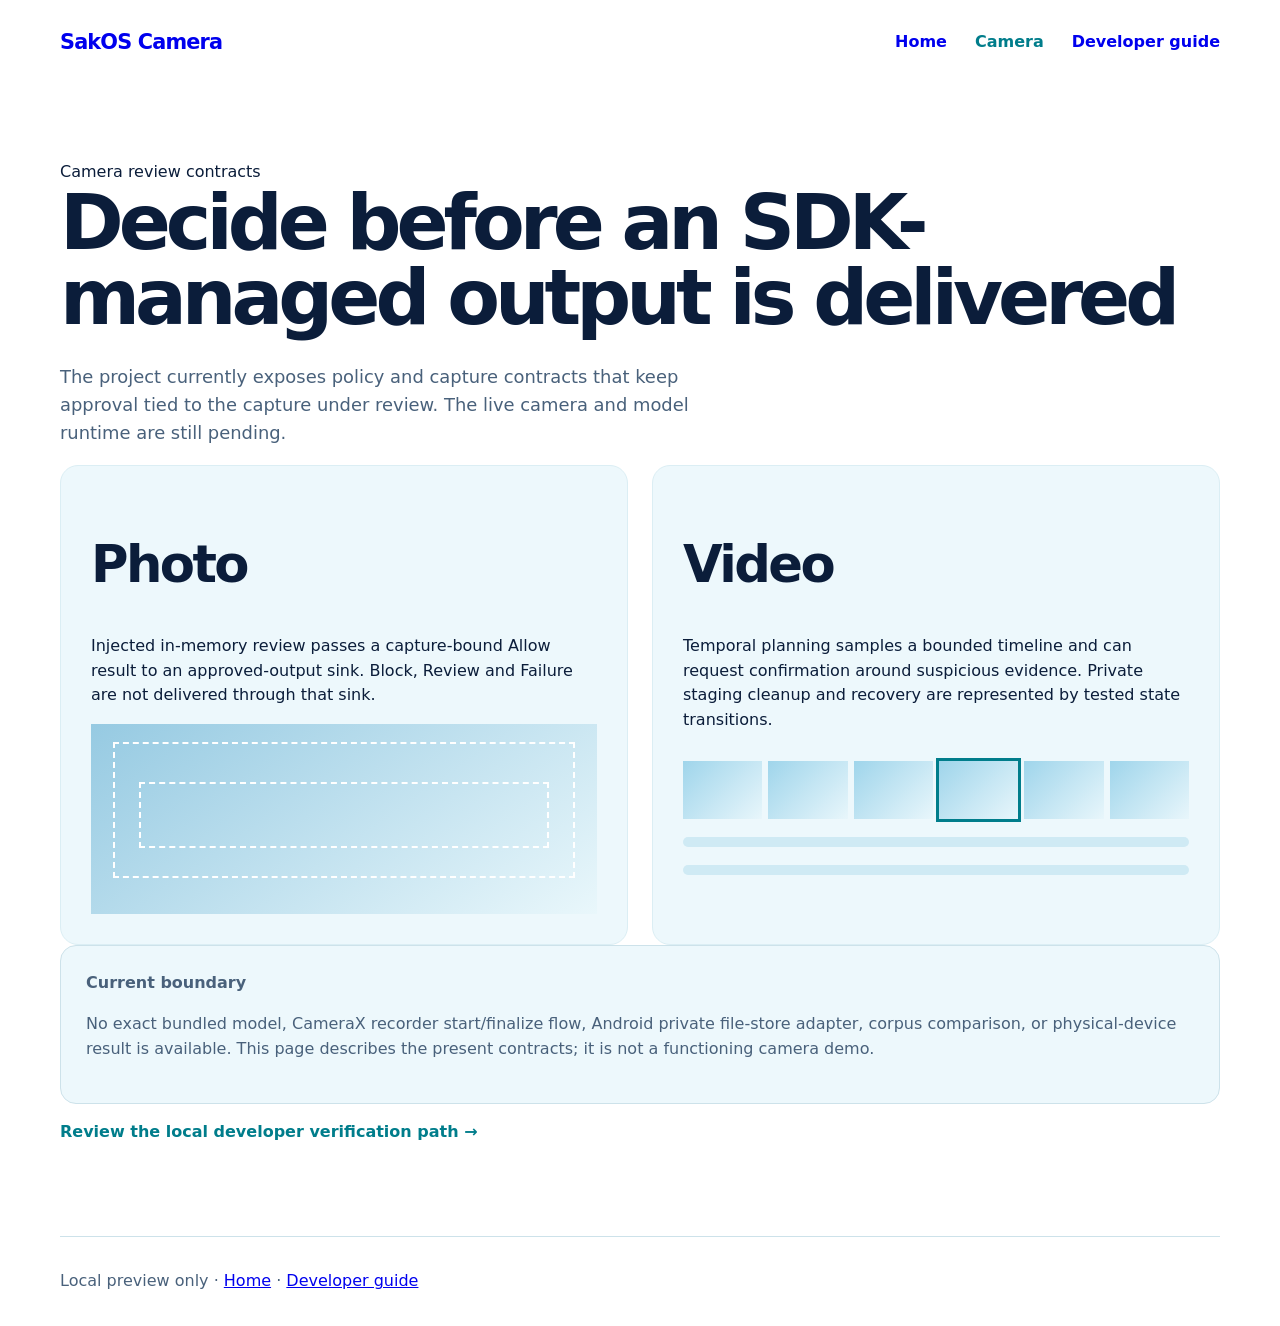
==== website/camera/index.html @ 1d8032be "feat: add local camera website preview" ====
<!doctype html>
<html lang="en"><head><meta charset="utf-8"><meta name="viewport" content="width=device-width,initial-scale=1"><title>Camera overview · SakOS Camera</title><link rel="stylesheet" href="../assets/site.css"></head><body>
<a class="skip" href="#main">Skip to content</a><header class="shell site-header"><a class="brand" href="../">SakOS Camera</a><nav class="nav" aria-label="Primary navigation"><a href="../">Home</a><a aria-current="page" href="./">Camera</a><a href="../docs/camera/">Developer guide</a></nav></header>
<main id="main" class="shell page"><div class="eyebrow">Camera review contracts</div><h1>Decide before an SDK-managed output is delivered</h1><p class="lede">The project currently exposes policy and capture contracts that keep approval tied to the capture under review. The live camera and model runtime are still pending.</p><div class="cards detail-cards"><article class="card"><h2>Photo</h2><p>Injected in-memory review passes a capture-bound Allow result to an approved-output sink. Block, Review and Failure are not delivered through that sink.</p><div class="crop" aria-label="Abstract photo review crop illustration"><i></i><i></i></div></article><article class="card"><h2>Video</h2><p>Temporal planning samples a bounded timeline and can request confirmation around suspicious evidence. Private staging cleanup and recovery are represented by tested state transitions.</p><div class="timeline" aria-label="Abstract video review timeline"><div class="frames"><i></i><i></i><i></i><i></i><i></i><i></i></div><div class="track"></div><div class="track"></div></div></article></div><section class="notice"><strong>Current boundary</strong><p>No exact bundled model, CameraX recorder start/finalize flow, Android private file-store adapter, corpus comparison, or physical-device result is available. This page describes the present contracts; it is not a functioning camera demo.</p></section><p><a class="link" href="../docs/camera/">Review the local developer verification path →</a></p></main><footer class="shell site-footer">Local preview only · <a href="../">Home</a> · <a href="../docs/camera/">Developer guide</a></footer></body></html>
---- website/assets/site.css ----
:root{--ink:#0b1d3a;--teal:#007d8b;--sky:#edf8fc;--line:#cde2ea;--muted:#49617b;font-family:Inter,system-ui,sans-serif;color:var(--ink);background:#fff}*{box-sizing:border-box}body{margin:0;line-height:1.55}.shell{width:min(1160px,calc(100% - 48px));margin:auto}a:focus-visible,button:focus-visible{outline:3px solid var(--teal);outline-offset:4px}.skip{position:absolute;left:-999px}.skip:focus{left:12px;top:12px;background:var(--ink);color:#fff;padding:8px;z-index:5}.site-header{height:84px;display:flex;align-items:center;justify-content:space-between}.brand{font-size:1.3rem;font-weight:800;letter-spacing:-.04em;text-decoration:none}.nav{display:flex;gap:28px}.nav a{text-decoration:none;font-weight:650}.nav a[aria-current=page],.nav a:hover,.link{color:var(--teal)}.hero{padding:76px 0 88px;display:grid;grid-template-columns:1.03fr .97fr;gap:56px;align-items:center}h1{font-size:clamp(3rem,6vw,5.5rem);letter-spacing:-.065em;line-height:.98;margin:0 0 28px}h2{font-size:clamp(2rem,4vw,3.35rem);letter-spacing:-.05em;line-height:1.04}.lede,.copy{color:var(--muted);font-size:1.12rem;max-width:650px}.link{font-weight:800;text-decoration:none}.diagram{min-height:350px;display:grid;grid-template-columns:1fr .15fr 1fr;align-items:center;gap:12px}.phone{height:330px;width:172px;border:8px solid var(--ink);border-radius:29px;margin:auto;background:linear-gradient(160deg,#9ad3eb,#eef9fd 48%,#72aec7 49%,#d6eff8);position:relative;box-shadow:0 18px 45px #0b1d3a22}.phone:after{content:"";position:absolute;inset:76px 24px 96px;border:2px solid #fff}.arrow{text-align:center;color:var(--teal);font-size:2rem}.review{padding:26px 15px;border:1px solid var(--line);border-radius:18px;background:var(--sky);font-weight:750;text-align:center}.band{background:#f8fcfe;padding:88px 0}.cards{display:grid;grid-template-columns:repeat(2,1fr);gap:24px}.card{background:var(--sky);padding:30px;border:1px solid #dbeef4;border-radius:18px}.crop{height:190px;background:linear-gradient(145deg,#96cae2,#e9f7fb);position:relative}.crop i{position:absolute;border:2px dashed #fff}.crop i:first-child{inset:18px 22px 36px}.crop i:last-child{inset:58px 48px 66px}.timeline{margin-top:28px;display:grid;gap:18px}.frames{display:flex;gap:6px}.frames i{height:58px;flex:1;background:linear-gradient(135deg,#9fd5eb,#e8f6fb)}.frames i:nth-child(4){outline:3px solid var(--teal)}.track{height:10px;background:#cfeaf4;border-radius:10px}.developer{padding:96px 0;display:grid;grid-template-columns:1.05fr .95fr;gap:46px;align-items:center}.code{background:var(--ink);color:#effaff;padding:24px;border-radius:13px;overflow:auto}.status,.notice{background:var(--sky);border:1px solid var(--line);padding:25px;border-radius:16px;color:var(--muted)}.page{padding:76px 0}.content{max-width:800px;padding:18px 0 90px}.content p,.content li{color:var(--muted)}.site-footer{padding:32px 0;color:var(--muted);border-top:1px solid var(--line)}@media(max-width:700px){.shell{width:min(100% - 32px,640px)}.site-header{height:70px}.nav{gap:14px;font-size:.85rem}.hero,.developer{grid-template-columns:1fr;gap:32px;padding:54px 0 62px}.diagram{transform:scale(.9);margin-bottom:-25px}.cards{grid-template-columns:1fr}.band{padding:62px 0}}

@media(max-width:700px){
  .site-header{display:grid;height:auto;justify-content:stretch;gap:10px;padding:18px 0}
  .brand{white-space:nowrap}
  .nav{justify-content:space-between;gap:12px;font-size:.88rem}
  .page{padding:54px 0}
  .page h1{font-size:clamp(2.6rem,13vw,3.5rem)}
}
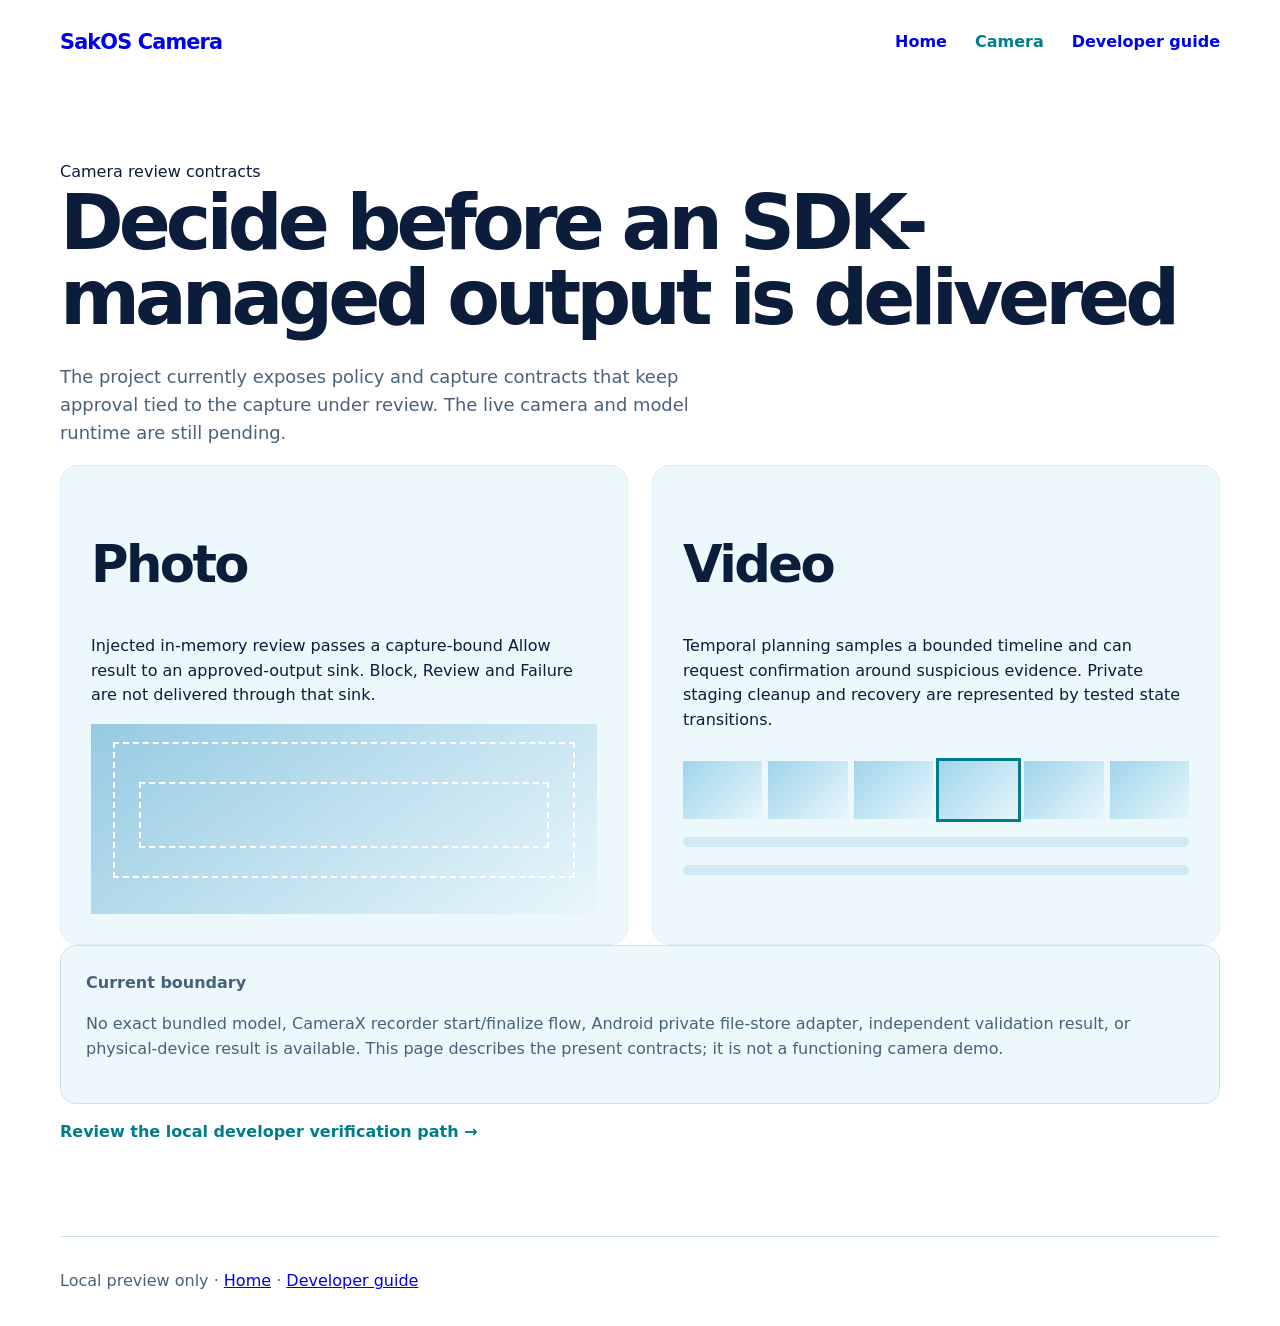
==== commit 2fe804b3: "feat: add authorized OpenNSFW2 runtime" ====
--- a/website/camera/index.html
+++ b/website/camera/index.html
@@ -1,4 +1,4 @@
 <!doctype html>
 <html lang="en"><head><meta charset="utf-8"><meta name="viewport" content="width=device-width,initial-scale=1"><title>Camera overview · SakOS Camera</title><link rel="stylesheet" href="../assets/site.css"></head><body>
 <a class="skip" href="#main">Skip to content</a><header class="shell site-header"><a class="brand" href="../">SakOS Camera</a><nav class="nav" aria-label="Primary navigation"><a href="../">Home</a><a aria-current="page" href="./">Camera</a><a href="../docs/camera/">Developer guide</a></nav></header>
-<main id="main" class="shell page"><div class="eyebrow">Camera review contracts</div><h1>Decide before an SDK-managed output is delivered</h1><p class="lede">The project currently exposes policy and capture contracts that keep approval tied to the capture under review. The live camera and model runtime are still pending.</p><div class="cards detail-cards"><article class="card"><h2>Photo</h2><p>Injected in-memory review passes a capture-bound Allow result to an approved-output sink. Block, Review and Failure are not delivered through that sink.</p><div class="crop" aria-label="Abstract photo review crop illustration"><i></i><i></i></div></article><article class="card"><h2>Video</h2><p>Temporal planning samples a bounded timeline and can request confirmation around suspicious evidence. Private staging cleanup and recovery are represented by tested state transitions.</p><div class="timeline" aria-label="Abstract video review timeline"><div class="frames"><i></i><i></i><i></i><i></i><i></i><i></i></div><div class="track"></div><div class="track"></div></div></article></div><section class="notice"><strong>Current boundary</strong><p>No exact bundled model, CameraX recorder start/finalize flow, Android private file-store adapter, corpus comparison, or physical-device result is available. This page describes the present contracts; it is not a functioning camera demo.</p></section><p><a class="link" href="../docs/camera/">Review the local developer verification path →</a></p></main><footer class="shell site-footer">Local preview only · <a href="../">Home</a> · <a href="../docs/camera/">Developer guide</a></footer></body></html>
+<main id="main" class="shell page"><div class="eyebrow">Camera review contracts</div><h1>Decide before an SDK-managed output is delivered</h1><p class="lede">The project currently exposes policy and capture contracts that keep approval tied to the capture under review. The live camera and model runtime are still pending.</p><div class="cards detail-cards"><article class="card"><h2>Photo</h2><p>Injected in-memory review passes a capture-bound Allow result to an approved-output sink. Block, Review and Failure are not delivered through that sink.</p><div class="crop" aria-label="Abstract photo review crop illustration"><i></i><i></i></div></article><article class="card"><h2>Video</h2><p>Temporal planning samples a bounded timeline and can request confirmation around suspicious evidence. Private staging cleanup and recovery are represented by tested state transitions.</p><div class="timeline" aria-label="Abstract video review timeline"><div class="frames"><i></i><i></i><i></i><i></i><i></i><i></i></div><div class="track"></div><div class="track"></div></div></article></div><section class="notice"><strong>Current boundary</strong><p>No exact bundled model, CameraX recorder start/finalize flow, Android private file-store adapter, independent validation result, or physical-device result is available. This page describes the present contracts; it is not a functioning camera demo.</p></section><p><a class="link" href="../docs/camera/">Review the local developer verification path →</a></p></main><footer class="shell site-footer">Local preview only · <a href="../">Home</a> · <a href="../docs/camera/">Developer guide</a></footer></body></html>
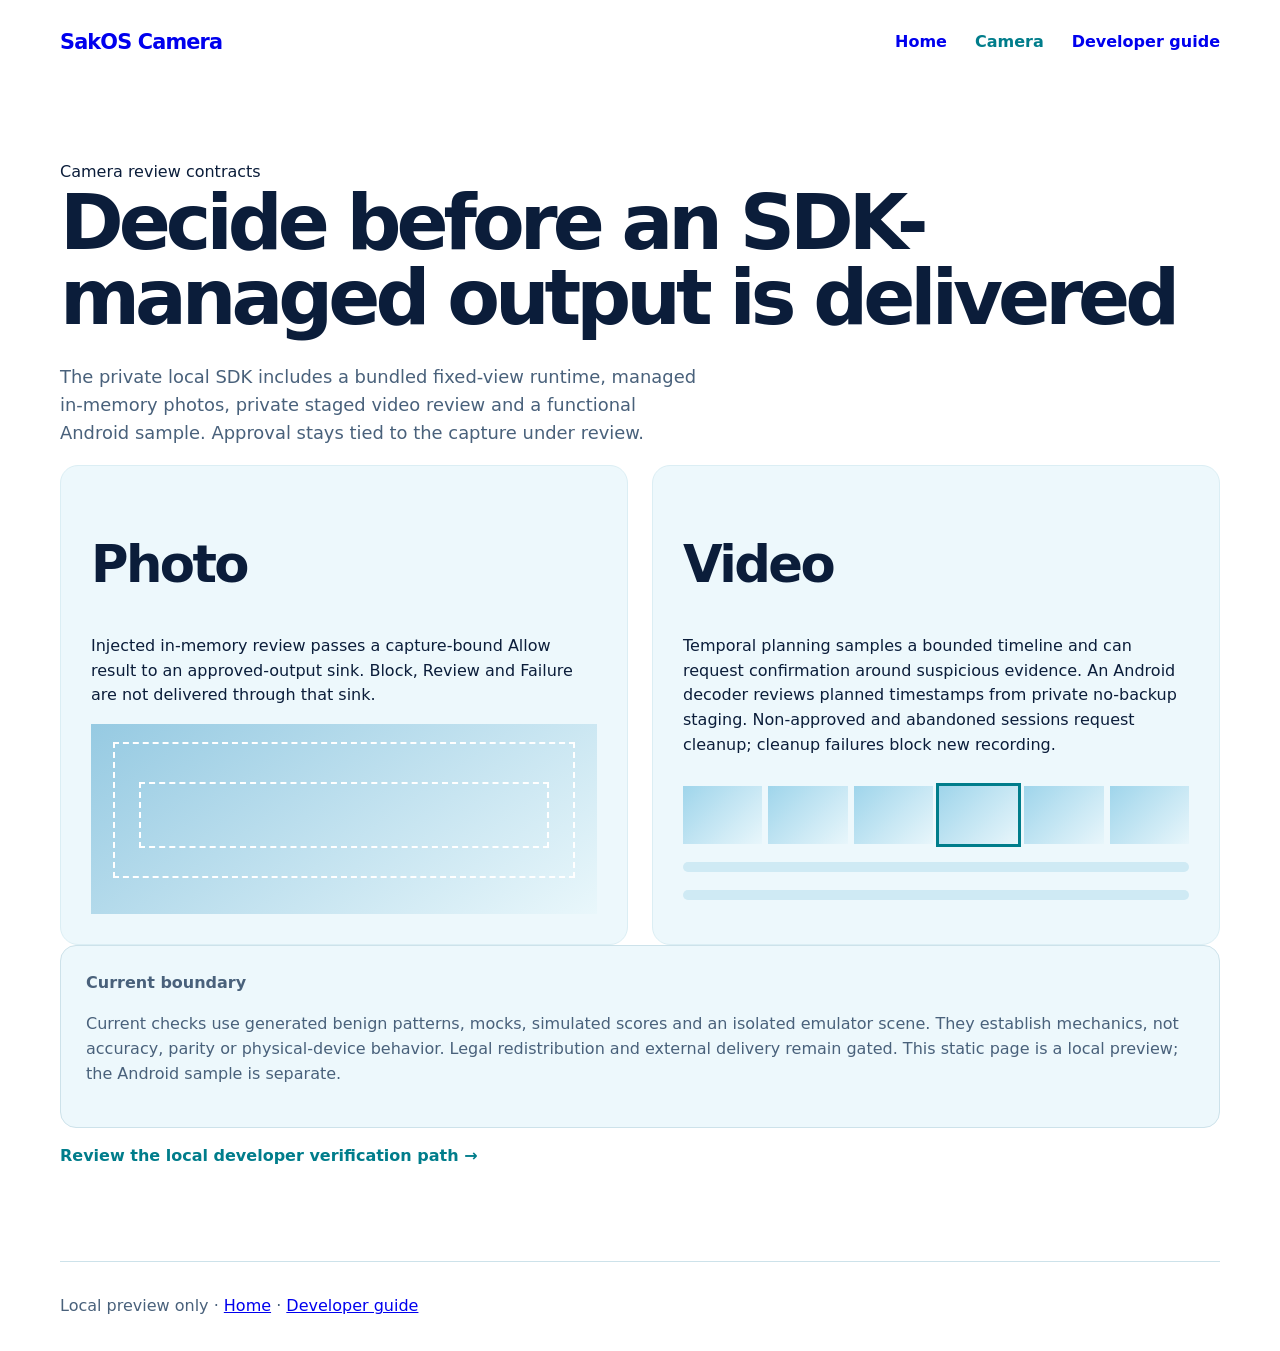
==== commit 07f38731: "docs: reconcile private candidate claims and synthetic evidence" ====
--- a/website/camera/index.html
+++ b/website/camera/index.html
@@ -1,4 +1,4 @@
 <!doctype html>
 <html lang="en"><head><meta charset="utf-8"><meta name="viewport" content="width=device-width,initial-scale=1"><title>Camera overview · SakOS Camera</title><link rel="stylesheet" href="../assets/site.css"></head><body>
 <a class="skip" href="#main">Skip to content</a><header class="shell site-header"><a class="brand" href="../">SakOS Camera</a><nav class="nav" aria-label="Primary navigation"><a href="../">Home</a><a aria-current="page" href="./">Camera</a><a href="../docs/camera/">Developer guide</a></nav></header>
-<main id="main" class="shell page"><div class="eyebrow">Camera review contracts</div><h1>Decide before an SDK-managed output is delivered</h1><p class="lede">The project currently exposes policy and capture contracts that keep approval tied to the capture under review. The live camera and model runtime are still pending.</p><div class="cards detail-cards"><article class="card"><h2>Photo</h2><p>Injected in-memory review passes a capture-bound Allow result to an approved-output sink. Block, Review and Failure are not delivered through that sink.</p><div class="crop" aria-label="Abstract photo review crop illustration"><i></i><i></i></div></article><article class="card"><h2>Video</h2><p>Temporal planning samples a bounded timeline and can request confirmation around suspicious evidence. Private staging cleanup and recovery are represented by tested state transitions.</p><div class="timeline" aria-label="Abstract video review timeline"><div class="frames"><i></i><i></i><i></i><i></i><i></i><i></i></div><div class="track"></div><div class="track"></div></div></article></div><section class="notice"><strong>Current boundary</strong><p>No exact bundled model, CameraX recorder start/finalize flow, Android private file-store adapter, independent validation result, or physical-device result is available. This page describes the present contracts; it is not a functioning camera demo.</p></section><p><a class="link" href="../docs/camera/">Review the local developer verification path →</a></p></main><footer class="shell site-footer">Local preview only · <a href="../">Home</a> · <a href="../docs/camera/">Developer guide</a></footer></body></html>
+<main id="main" class="shell page"><div class="eyebrow">Camera review contracts</div><h1>Decide before an SDK-managed output is delivered</h1><p class="lede">The private local SDK includes a bundled fixed-view runtime, managed in-memory photos, private staged video review and a functional Android sample. Approval stays tied to the capture under review.</p><div class="cards detail-cards"><article class="card"><h2>Photo</h2><p>Injected in-memory review passes a capture-bound Allow result to an approved-output sink. Block, Review and Failure are not delivered through that sink.</p><div class="crop" aria-label="Abstract photo review crop illustration"><i></i><i></i></div></article><article class="card"><h2>Video</h2><p>Temporal planning samples a bounded timeline and can request confirmation around suspicious evidence. An Android decoder reviews planned timestamps from private no-backup staging. Non-approved and abandoned sessions request cleanup; cleanup failures block new recording.</p><div class="timeline" aria-label="Abstract video review timeline"><div class="frames"><i></i><i></i><i></i><i></i><i></i><i></i></div><div class="track"></div><div class="track"></div></div></article></div><section class="notice"><strong>Current boundary</strong><p>Current checks use generated benign patterns, mocks, simulated scores and an isolated emulator scene. They establish mechanics, not accuracy, parity or physical-device behavior. Legal redistribution and external delivery remain gated. This static page is a local preview; the Android sample is separate.</p></section><p><a class="link" href="../docs/camera/">Review the local developer verification path →</a></p></main><footer class="shell site-footer">Local preview only · <a href="../">Home</a> · <a href="../docs/camera/">Developer guide</a></footer></body></html>
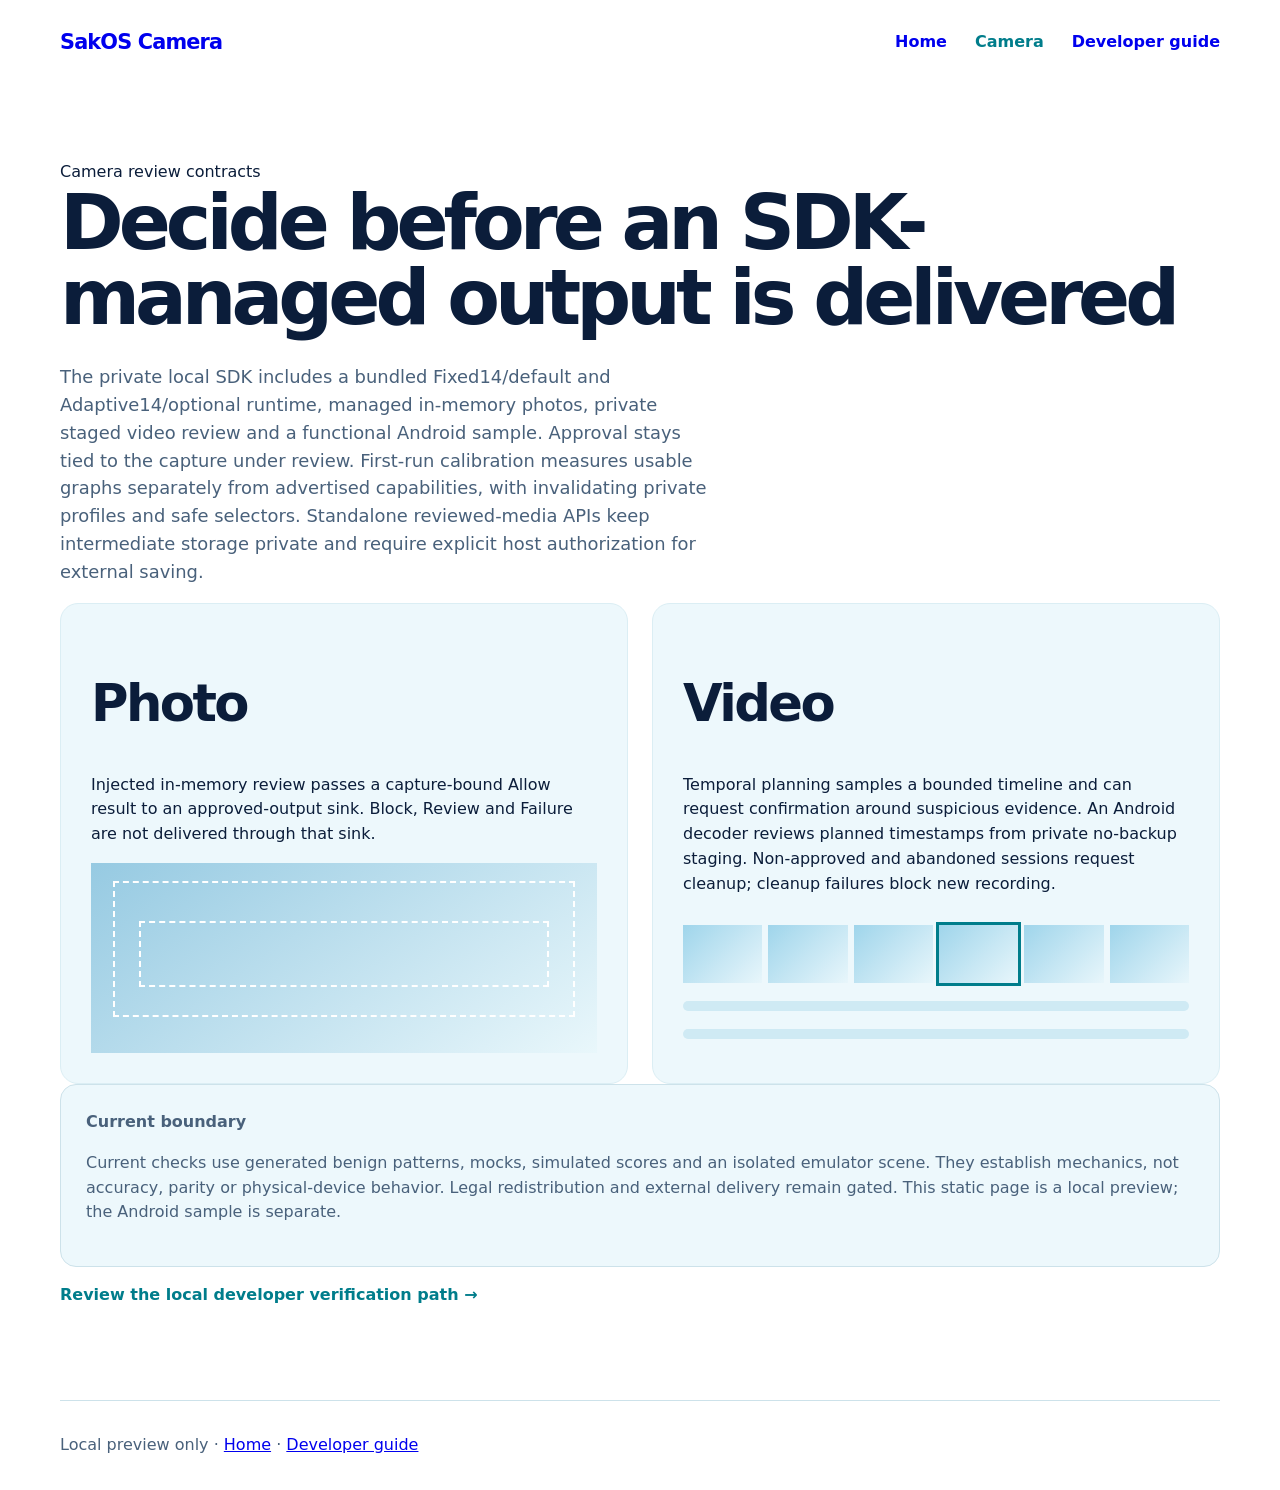
==== commit ab8a535c: "docs: reconcile expanded SDK tooling and candidate verification" ====
--- a/website/camera/index.html
+++ b/website/camera/index.html
@@ -1,4 +1,4 @@
 <!doctype html>
 <html lang="en"><head><meta charset="utf-8"><meta name="viewport" content="width=device-width,initial-scale=1"><title>Camera overview · SakOS Camera</title><link rel="stylesheet" href="../assets/site.css"></head><body>
 <a class="skip" href="#main">Skip to content</a><header class="shell site-header"><a class="brand" href="../">SakOS Camera</a><nav class="nav" aria-label="Primary navigation"><a href="../">Home</a><a aria-current="page" href="./">Camera</a><a href="../docs/camera/">Developer guide</a></nav></header>
-<main id="main" class="shell page"><div class="eyebrow">Camera review contracts</div><h1>Decide before an SDK-managed output is delivered</h1><p class="lede">The private local SDK includes a bundled fixed-view runtime, managed in-memory photos, private staged video review and a functional Android sample. Approval stays tied to the capture under review.</p><div class="cards detail-cards"><article class="card"><h2>Photo</h2><p>Injected in-memory review passes a capture-bound Allow result to an approved-output sink. Block, Review and Failure are not delivered through that sink.</p><div class="crop" aria-label="Abstract photo review crop illustration"><i></i><i></i></div></article><article class="card"><h2>Video</h2><p>Temporal planning samples a bounded timeline and can request confirmation around suspicious evidence. An Android decoder reviews planned timestamps from private no-backup staging. Non-approved and abandoned sessions request cleanup; cleanup failures block new recording.</p><div class="timeline" aria-label="Abstract video review timeline"><div class="frames"><i></i><i></i><i></i><i></i><i></i><i></i></div><div class="track"></div><div class="track"></div></div></article></div><section class="notice"><strong>Current boundary</strong><p>Current checks use generated benign patterns, mocks, simulated scores and an isolated emulator scene. They establish mechanics, not accuracy, parity or physical-device behavior. Legal redistribution and external delivery remain gated. This static page is a local preview; the Android sample is separate.</p></section><p><a class="link" href="../docs/camera/">Review the local developer verification path →</a></p></main><footer class="shell site-footer">Local preview only · <a href="../">Home</a> · <a href="../docs/camera/">Developer guide</a></footer></body></html>
+<main id="main" class="shell page"><div class="eyebrow">Camera review contracts</div><h1>Decide before an SDK-managed output is delivered</h1><p class="lede">The private local SDK includes a bundled Fixed14/default and Adaptive14/optional runtime, managed in-memory photos, private staged video review and a functional Android sample. Approval stays tied to the capture under review. First-run calibration measures usable graphs separately from advertised capabilities, with invalidating private profiles and safe selectors. Standalone reviewed-media APIs keep intermediate storage private and require explicit host authorization for external saving.</p><div class="cards detail-cards"><article class="card"><h2>Photo</h2><p>Injected in-memory review passes a capture-bound Allow result to an approved-output sink. Block, Review and Failure are not delivered through that sink.</p><div class="crop" aria-label="Abstract photo review crop illustration"><i></i><i></i></div></article><article class="card"><h2>Video</h2><p>Temporal planning samples a bounded timeline and can request confirmation around suspicious evidence. An Android decoder reviews planned timestamps from private no-backup staging. Non-approved and abandoned sessions request cleanup; cleanup failures block new recording.</p><div class="timeline" aria-label="Abstract video review timeline"><div class="frames"><i></i><i></i><i></i><i></i><i></i><i></i></div><div class="track"></div><div class="track"></div></div></article></div><section class="notice"><strong>Current boundary</strong><p>Current checks use generated benign patterns, mocks, simulated scores and an isolated emulator scene. They establish mechanics, not accuracy, parity or physical-device behavior. Legal redistribution and external delivery remain gated. This static page is a local preview; the Android sample is separate.</p></section><p><a class="link" href="../docs/camera/">Review the local developer verification path →</a></p></main><footer class="shell site-footer">Local preview only · <a href="../">Home</a> · <a href="../docs/camera/">Developer guide</a></footer></body></html>
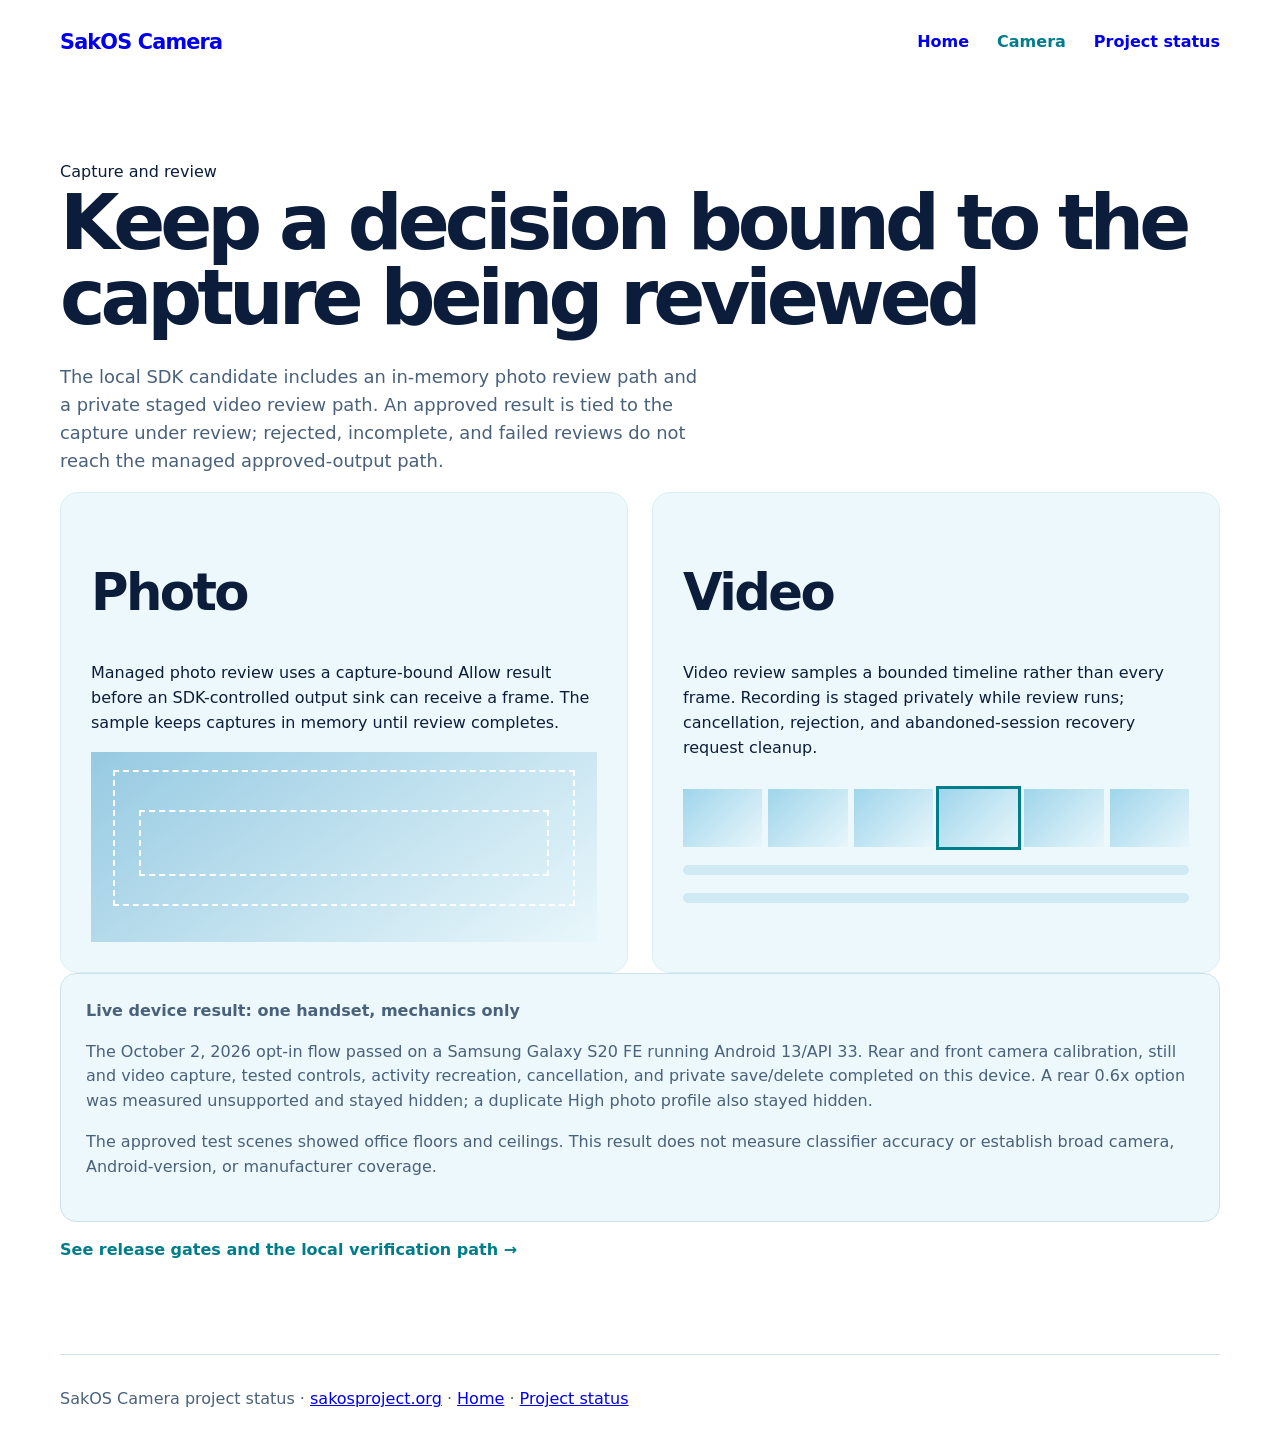
==== commit 386a6d7f: "docs: refresh camera status and Pages target" ====
--- a/website/camera/index.html
+++ b/website/camera/index.html
@@ -1,4 +1,51 @@
 <!doctype html>
-<html lang="en"><head><meta charset="utf-8"><meta name="viewport" content="width=device-width,initial-scale=1"><title>Camera overview · SakOS Camera</title><link rel="stylesheet" href="../assets/site.css"></head><body>
-<a class="skip" href="#main">Skip to content</a><header class="shell site-header"><a class="brand" href="../">SakOS Camera</a><nav class="nav" aria-label="Primary navigation"><a href="../">Home</a><a aria-current="page" href="./">Camera</a><a href="../docs/camera/">Developer guide</a></nav></header>
-<main id="main" class="shell page"><div class="eyebrow">Camera review contracts</div><h1>Decide before an SDK-managed output is delivered</h1><p class="lede">The private local SDK includes a bundled Fixed14/default and Adaptive14/optional runtime, managed in-memory photos, private staged video review and a functional Android sample. Approval stays tied to the capture under review. First-run calibration measures usable graphs separately from advertised capabilities, with invalidating private profiles and safe selectors. Standalone reviewed-media APIs keep intermediate storage private and require explicit host authorization for external saving.</p><div class="cards detail-cards"><article class="card"><h2>Photo</h2><p>Injected in-memory review passes a capture-bound Allow result to an approved-output sink. Block, Review and Failure are not delivered through that sink.</p><div class="crop" aria-label="Abstract photo review crop illustration"><i></i><i></i></div></article><article class="card"><h2>Video</h2><p>Temporal planning samples a bounded timeline and can request confirmation around suspicious evidence. An Android decoder reviews planned timestamps from private no-backup staging. Non-approved and abandoned sessions request cleanup; cleanup failures block new recording.</p><div class="timeline" aria-label="Abstract video review timeline"><div class="frames"><i></i><i></i><i></i><i></i><i></i><i></i></div><div class="track"></div><div class="track"></div></div></article></div><section class="notice"><strong>Current boundary</strong><p>Current checks use generated benign patterns, mocks, simulated scores and an isolated emulator scene. They establish mechanics, not accuracy, parity or physical-device behavior. Legal redistribution and external delivery remain gated. This static page is a local preview; the Android sample is separate.</p></section><p><a class="link" href="../docs/camera/">Review the local developer verification path →</a></p></main><footer class="shell site-footer">Local preview only · <a href="../">Home</a> · <a href="../docs/camera/">Developer guide</a></footer></body></html>
+<html lang="en">
+<head>
+  <meta charset="utf-8">
+  <meta name="viewport" content="width=device-width, initial-scale=1">
+  <meta name="description" content="Camera capture behavior and the limits of current SakOS Camera SDK verification.">
+  <link rel="canonical" href="https://sakosproject.org/camera/">
+  <title>Camera overview | SakOS Camera</title>
+  <link rel="stylesheet" href="../assets/site.css">
+</head>
+<body>
+  <a class="skip" href="#main">Skip to content</a>
+  <header class="shell site-header">
+    <a class="brand" href="../">SakOS Camera</a>
+    <nav class="nav" aria-label="Primary navigation">
+      <a href="../">Home</a>
+      <a aria-current="page" href="./">Camera</a>
+      <a href="../docs/camera/">Project status</a>
+    </nav>
+  </header>
+
+  <main id="main" class="shell page">
+    <div class="eyebrow">Capture and review</div>
+    <h1>Keep a decision bound to the capture being reviewed</h1>
+    <p class="lede">The local SDK candidate includes an in-memory photo review path and a private staged video review path. An approved result is tied to the capture under review; rejected, incomplete, and failed reviews do not reach the managed approved-output path.</p>
+
+    <div class="cards detail-cards">
+      <article class="card">
+        <h2>Photo</h2>
+        <p>Managed photo review uses a capture-bound Allow result before an SDK-controlled output sink can receive a frame. The sample keeps captures in memory until review completes.</p>
+        <div class="crop" aria-label="Abstract photo review illustration"><i></i><i></i></div>
+      </article>
+      <article class="card">
+        <h2>Video</h2>
+        <p>Video review samples a bounded timeline rather than every frame. Recording is staged privately while review runs; cancellation, rejection, and abandoned-session recovery request cleanup.</p>
+        <div class="timeline" aria-label="Abstract video review timeline"><div class="frames"><i></i><i></i><i></i><i></i><i></i><i></i></div><div class="track"></div><div class="track"></div></div>
+      </article>
+    </div>
+
+    <section class="notice">
+      <strong>Live device result: one handset, mechanics only</strong>
+      <p>The October 2, 2026 opt-in flow passed on a Samsung Galaxy S20 FE running Android 13/API 33. Rear and front camera calibration, still and video capture, tested controls, activity recreation, cancellation, and private save/delete completed on this device. A rear 0.6x option was measured unsupported and stayed hidden; a duplicate High photo profile also stayed hidden.</p>
+      <p>The approved test scenes showed office floors and ceilings. This result does not measure classifier accuracy or establish broad camera, Android-version, or manufacturer coverage.</p>
+    </section>
+
+    <p><a class="link" href="../docs/camera/">See release gates and the local verification path &rarr;</a></p>
+  </main>
+
+  <footer class="shell site-footer">SakOS Camera project status · <a href="https://sakosproject.org/">sakosproject.org</a> · <a href="../">Home</a> · <a href="../docs/camera/">Project status</a></footer>
+</body>
+</html>
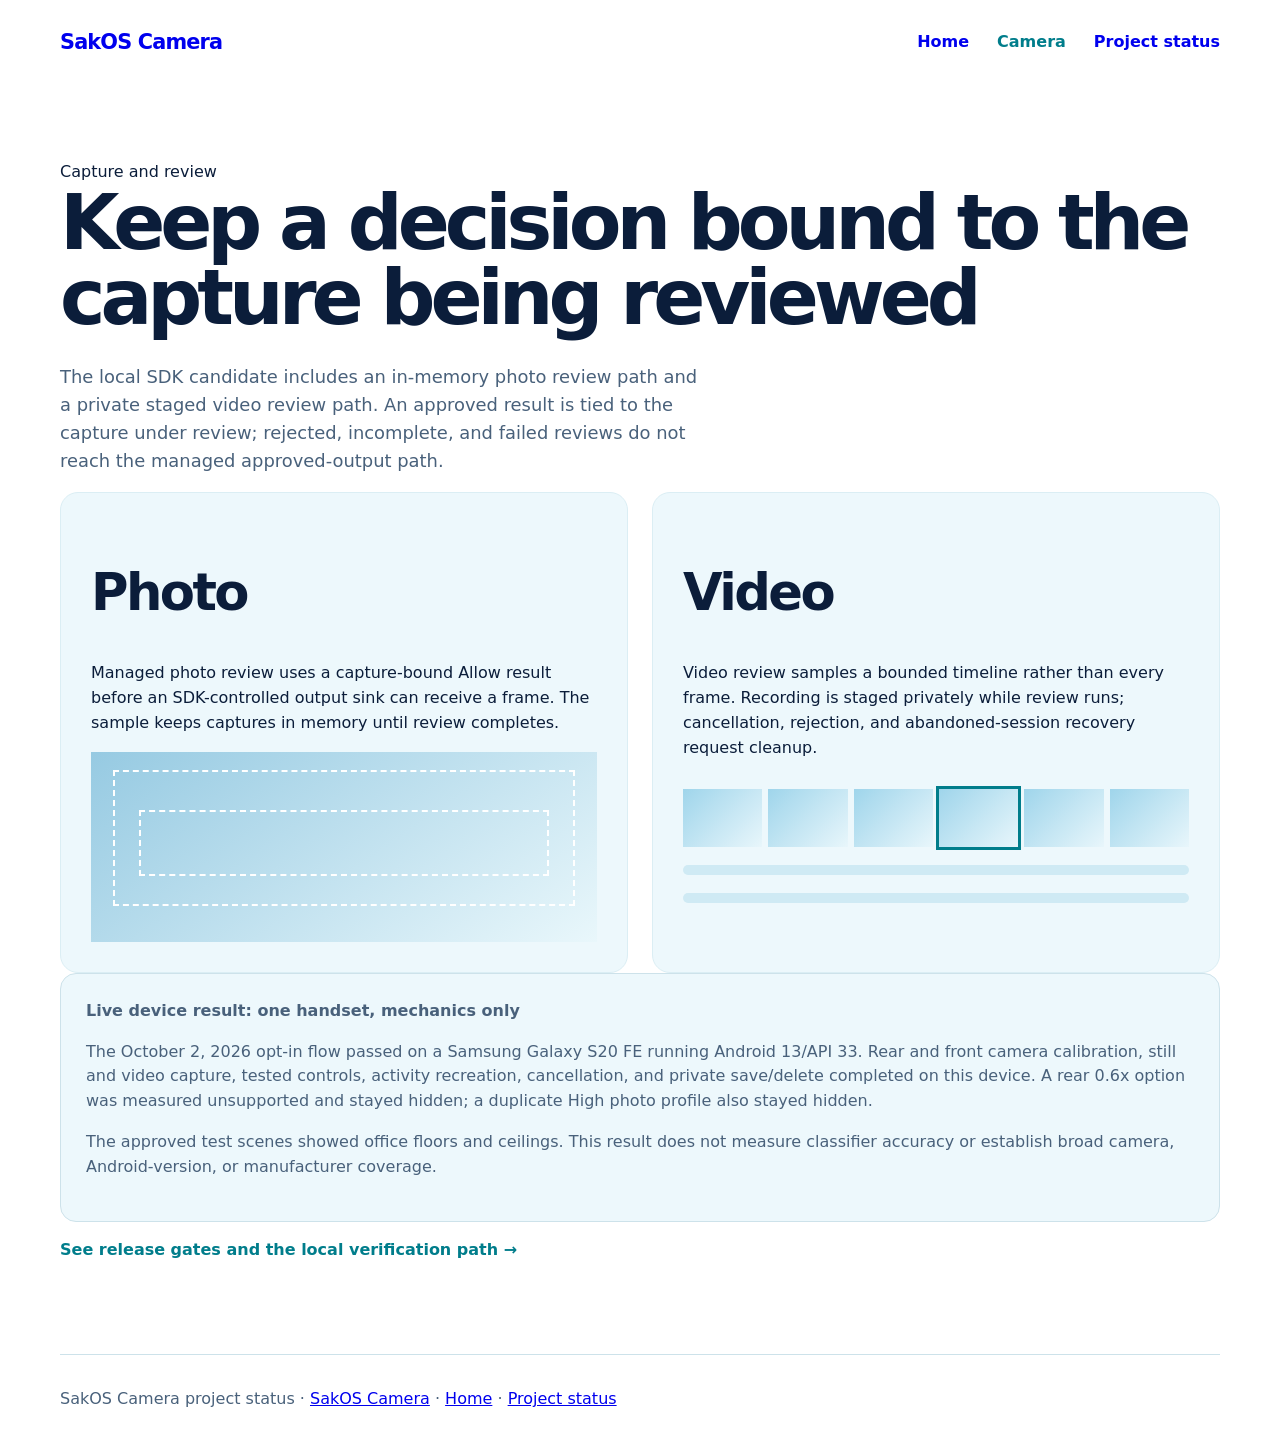
==== commit 88b0fd81: "docs: record live Pages site and domain attachment steps" ====
--- a/website/camera/index.html
+++ b/website/camera/index.html
@@ -46,6 +46,6 @@
     <p><a class="link" href="../docs/camera/">See release gates and the local verification path &rarr;</a></p>
   </main>
 
-  <footer class="shell site-footer">SakOS Camera project status · <a href="https://sakosproject.org/">sakosproject.org</a> · <a href="../">Home</a> · <a href="../docs/camera/">Project status</a></footer>
+  <footer class="shell site-footer">SakOS Camera project status · <a href="../">SakOS Camera</a> · <a href="../">Home</a> · <a href="../docs/camera/">Project status</a></footer>
 </body>
 </html>
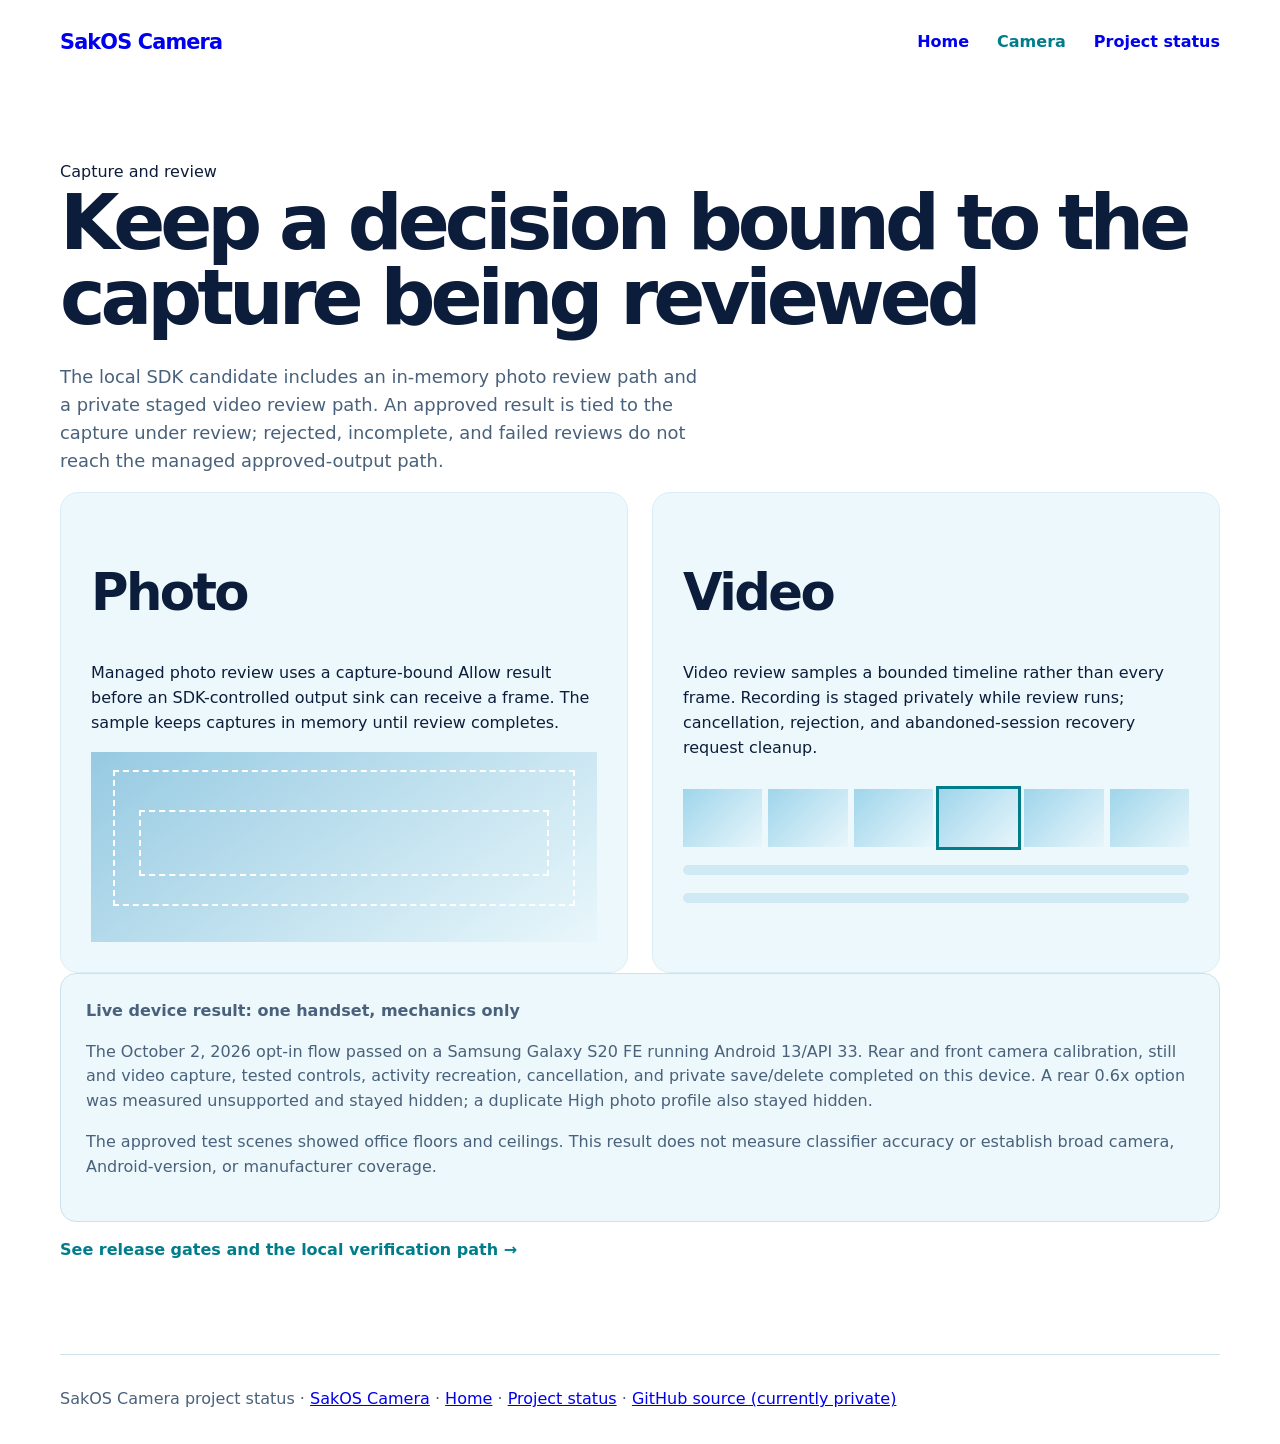
==== commit d0668988: "docs: refresh project links and release status" ====
--- a/website/camera/index.html
+++ b/website/camera/index.html
@@ -5,6 +5,7 @@
   <meta name="viewport" content="width=device-width, initial-scale=1">
   <meta name="description" content="Camera capture behavior and the limits of current SakOS Camera SDK verification.">
   <link rel="canonical" href="https://sakosproject.org/camera/">
+  <link rel="icon" type="image/svg+xml" href="../favicon.svg">
   <title>Camera overview | SakOS Camera</title>
   <link rel="stylesheet" href="../assets/site.css">
 </head>
@@ -46,6 +47,6 @@
     <p><a class="link" href="../docs/camera/">See release gates and the local verification path &rarr;</a></p>
   </main>
 
-  <footer class="shell site-footer">SakOS Camera project status · <a href="../">SakOS Camera</a> · <a href="../">Home</a> · <a href="../docs/camera/">Project status</a></footer>
+  <footer class="shell site-footer">SakOS Camera project status · <a href="../">SakOS Camera</a> · <a href="../">Home</a> · <a href="../docs/camera/">Project status</a> · <a href="https://github.com/sakosproject/sakos-camera-sdk">GitHub source (currently private)</a></footer>
 </body>
 </html>
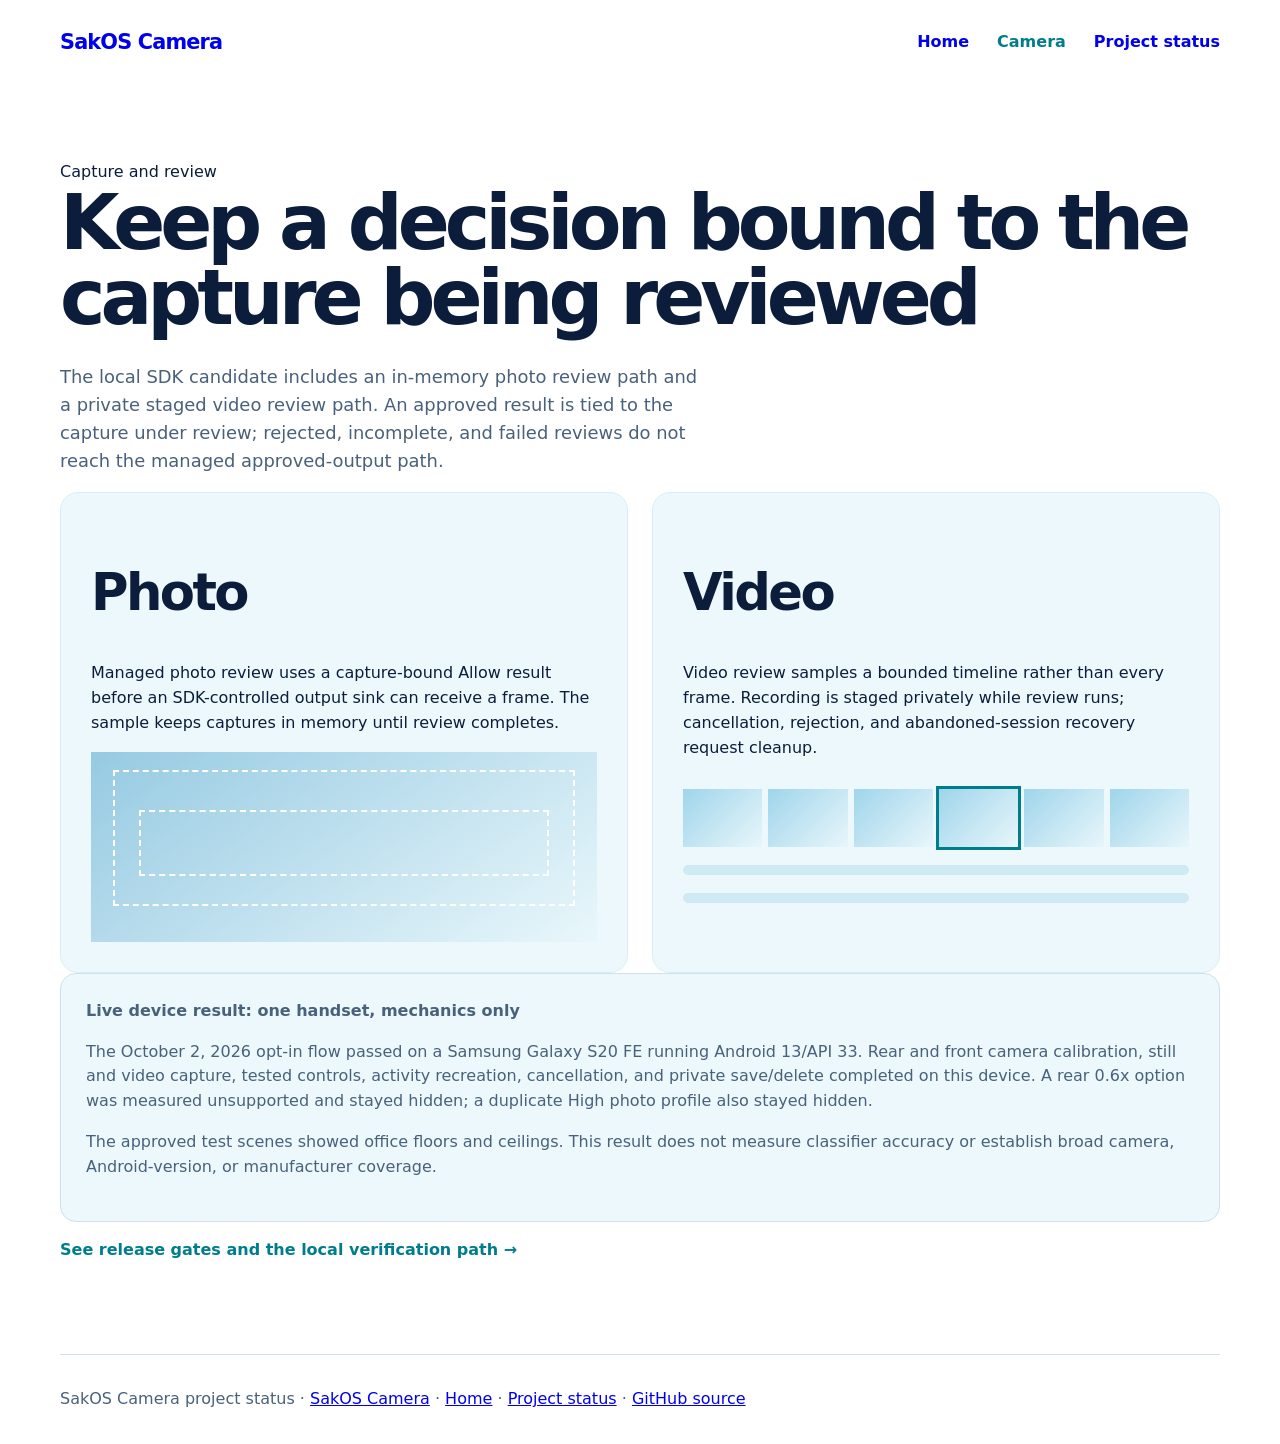
==== commit 80bc3b45: "Prepare public repository and site links" ====
--- a/website/camera/index.html
+++ b/website/camera/index.html
@@ -47,6 +47,6 @@
     <p><a class="link" href="../docs/camera/">See release gates and the local verification path &rarr;</a></p>
   </main>
 
-  <footer class="shell site-footer">SakOS Camera project status · <a href="../">SakOS Camera</a> · <a href="../">Home</a> · <a href="../docs/camera/">Project status</a> · <a href="https://github.com/sakosproject/sakos-camera-sdk">GitHub source (currently private)</a></footer>
+  <footer class="shell site-footer">SakOS Camera project status · <a href="../">SakOS Camera</a> · <a href="../">Home</a> · <a href="../docs/camera/">Project status</a> · <a href="https://github.com/sakosproject/sakos-camera-sdk">GitHub source</a></footer>
 </body>
 </html>
